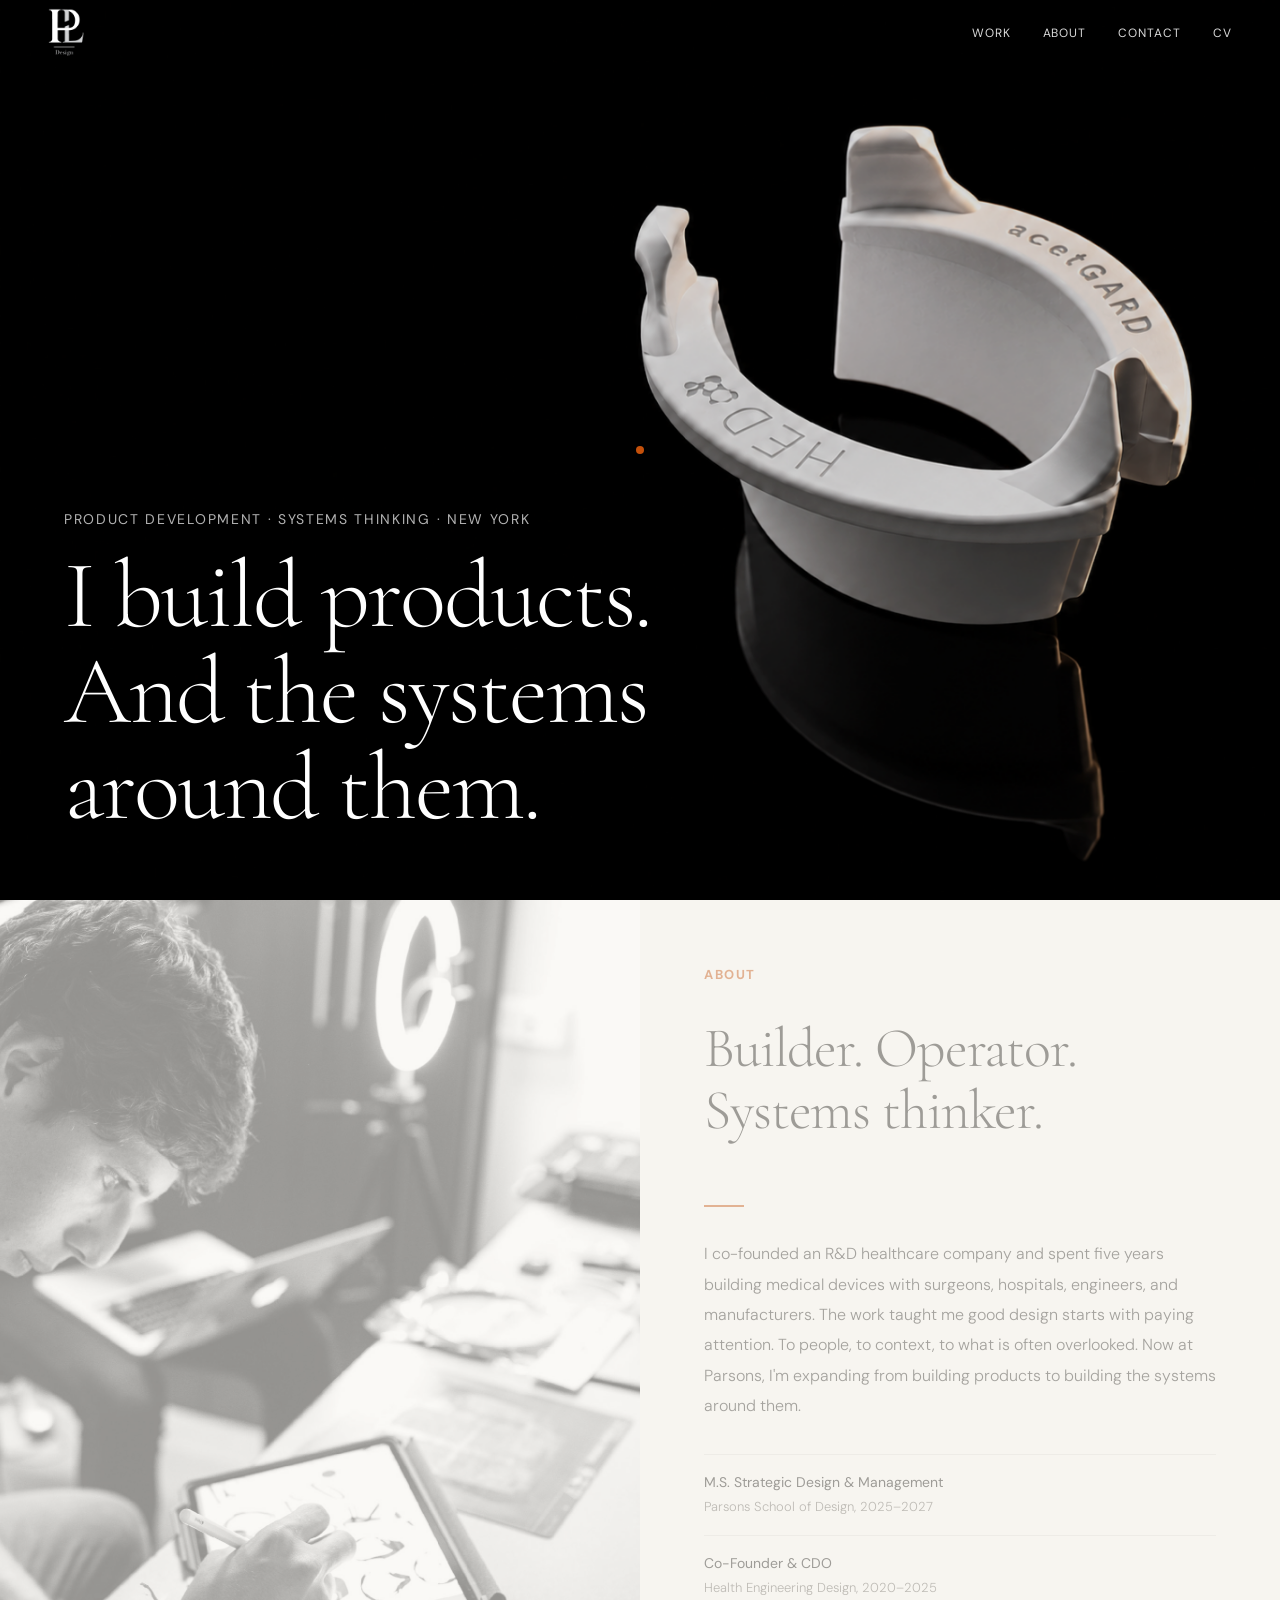
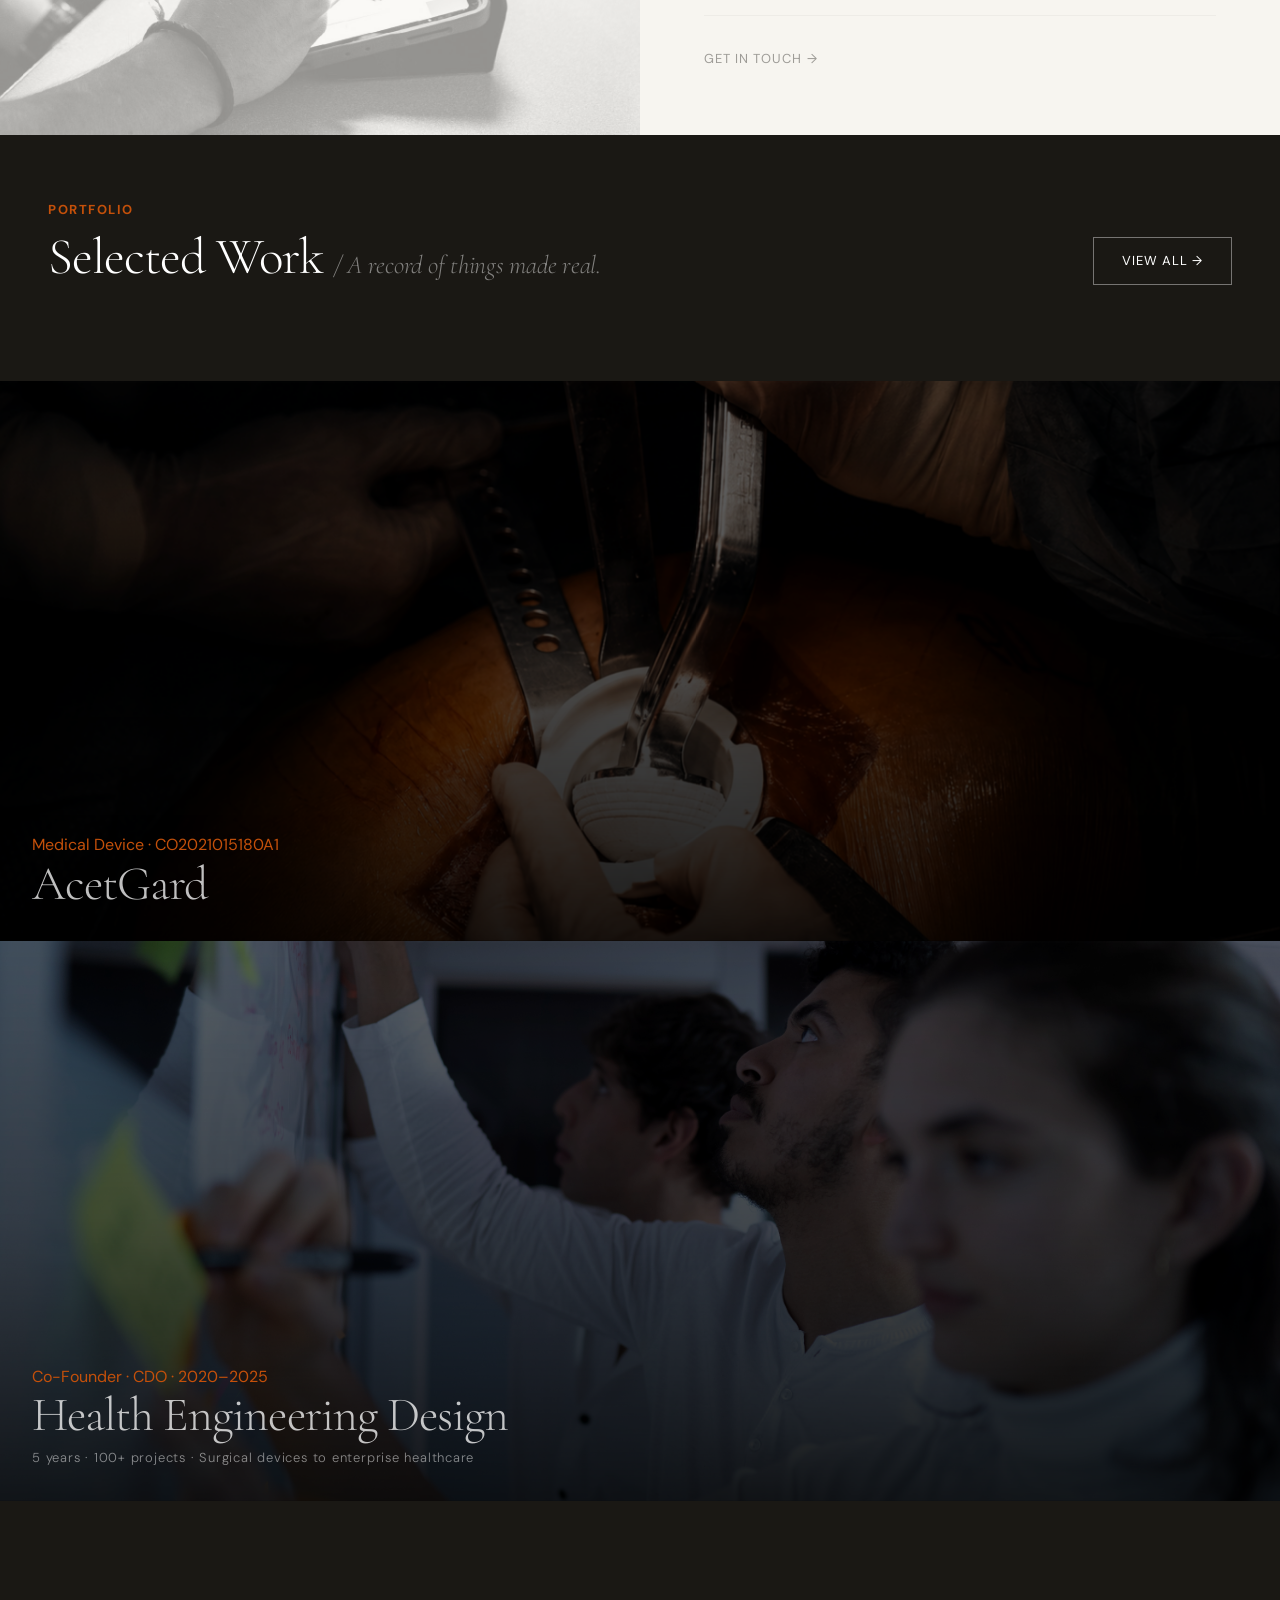
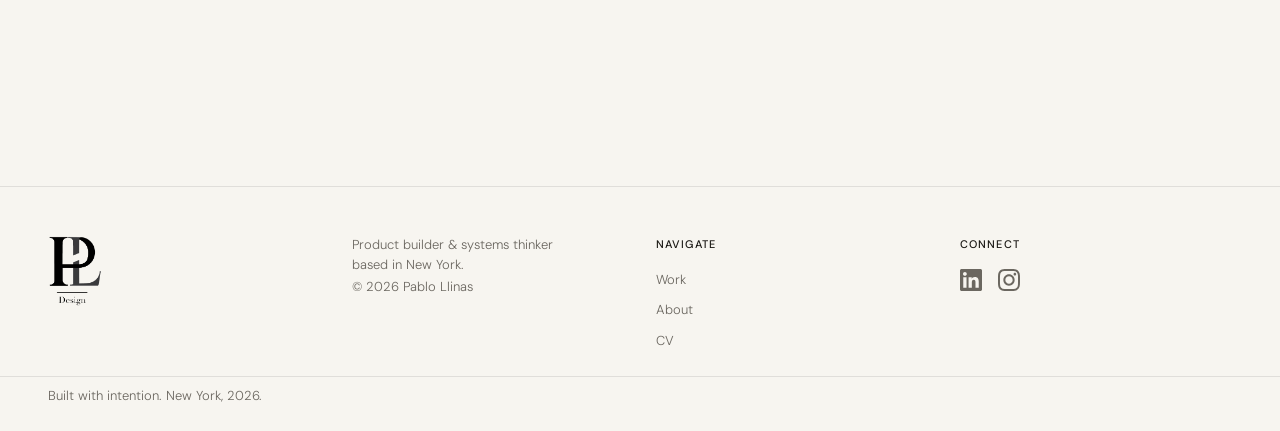
==== index.html @ aa4a77aa "Add CV page, cv.css, cv-hero.jpg, files/ folder; nav CV link now points to cv.html Co-Authored-By: C" ====
<!DOCTYPE html>
<html lang="en">
<head>
  <meta charset="UTF-8">
  <meta name="viewport" content="width=device-width, initial-scale=1.0">

  <!-- Primary Meta -->
  <title>Pablo Llinas — Product &amp; Innovation</title>
  <meta name="description" content="Pablo Llinas is a product builder and systems thinker with 8 years of experience in medical device development. Currently pursuing an M.S. in Strategic Design &amp; Management at Parsons, New York.">
  <meta name="author" content="Pablo Llinas">
  <meta name="robots" content="index, follow">

  <!-- Open Graph -->
  <meta property="og:type" content="website">
  <meta property="og:url" content="https://pablollinas.com/">
  <meta property="og:title" content="Pablo Llinas — Product &amp; Innovation">
  <meta property="og:description" content="Product builder and systems thinker. Medical devices, innovation strategy, and the organizations around them.">
  <meta property="og:image" content="images/og-image.png">

  <!-- Twitter Card -->
  <meta name="twitter:card" content="summary_large_image">
  <meta name="twitter:title" content="Pablo Llinas — Product &amp; Innovation">
  <meta name="twitter:description" content="Product builder and systems thinker. Medical devices, innovation strategy, and the organizations around them.">
  <meta name="twitter:image" content="images/og-image.png">

  <!-- Canonical -->
  <link rel="canonical" href="https://pablollinas.com/">

  <!-- Favicon placeholder -->
  <link rel="icon" type="image/svg+xml" href="images/favicon.svg">

  <!-- Stylesheet -->
  <link rel="stylesheet" href="css/style.css">
</head>

<body>

  <!-- =========================================================
       NAVIGATION
       ========================================================= -->
  <header class="nav" role="banner">
    <a href="/" class="nav__logo" aria-label="Pablo Llinas — Home">
      <img src="images/logo-pl-light.png" class="nav__logo-img nav__logo-img--light" alt="PL">
      <img src="images/logo-pl-dark.png"  class="nav__logo-img nav__logo-img--dark"  alt="PL">
    </a>

    <nav aria-label="Primary navigation">
      <ul class="nav__links">
        <li><a href="#work"    class="nav__link">Work</a></li>
        <li><a href="#about"   class="nav__link">About</a></li>
        <li><a href="#contact" class="nav__link">Contact</a></li>
        <li>
          <a href="cv.html" class="nav__link nav__link--cta">CV</a>
        </li>
      </ul>
    </nav>
  </header>


  <!-- =========================================================
       HERO
       ========================================================= -->
  <section class="hero" aria-label="Introduction">
    <img
      src="images/hero-acetgard.png"
      alt=""
      class="hero__image"
      role="presentation"
      fetchpriority="high"
    >
    <div class="hero__overlay" aria-hidden="true"></div>

    <div class="hero__content">
      <p class="hero__eyebrow">
        Product Development&nbsp;·&nbsp;Systems Thinking&nbsp;·&nbsp;New York
      </p>

      <h1 class="hero__heading" aria-label="I build products. And the systems around them.">
        <span class="hero__line">I build products.</span>
        <span class="hero__line">And the systems</span>
        <span class="hero__line">around them.</span>
      </h1>
    </div>
  </section>


  <!-- =========================================================
       ABOUT STRIP
       ========================================================= -->
  <section class="about" id="about" aria-labelledby="about-heading" data-nav-light>
    <div class="about__grid">

      <!-- Left: portrait -->
      <div class="about__image-wrap">
        <img src="images/about-pablo.jpg" alt="Pablo Llinas sketching on iPad, Prusa printer in background" class="about__image">
      </div>

      <!-- Right: text -->
      <div class="about__content">
        <p class="about__eyebrow">About</p>

        <h2 class="about__heading" id="about-heading">
          Builder. Operator.<br>Systems thinker.
        </h2>

        <div class="divider" aria-hidden="true"></div>

        <p class="about__body">
          I co-founded an R&amp;D healthcare company and spent five years building medical devices
          with surgeons, hospitals, engineers, and manufacturers. The work taught me good design
          starts with paying attention. To people, to context, to what is often overlooked. Now at
          Parsons, I'm expanding from building products to building the systems around them.
        </p>

        <ul class="about__credentials" aria-label="Credentials">
          <li class="about__credential">
            <span class="about__credential-title">M.S. Strategic Design &amp; Management</span>
            <span class="about__credential-meta">Parsons School of Design, 2025–2027</span>
          </li>
          <li class="about__credential">
            <span class="about__credential-title">Co-Founder &amp; CDO</span>
            <span class="about__credential-meta">Health Engineering Design, 2020–2025</span>
          </li>
        </ul>

        <a href="#contact" class="about__cta">Get in touch →</a>
      </div>

    </div>
  </section>


  <!-- =========================================================
       SELECTED WORK
       ========================================================= -->
  <section class="projects" id="work" aria-labelledby="work-heading">

    <div class="section">
      <div class="section-header">
        <div>
          <p class="section-eyebrow">Portfolio</p>
          <h2 class="section-heading" id="work-heading">Selected Work <span class="section-heading-sub">/ A record of things made real.</span></h2>
        </div>
        <a href="work.html" class="btn btn--ghost" aria-label="View all projects">View all →</a>
      </div>
    </div>

    <!-- Card 1: AcetGard — full width -->
    <article class="project-card project-card--full">
      <a href="projects/acetgard.html" class="project-card__link" aria-label="View AcetGard project">
        <img
          src="images/acetgard-card.png"
          alt="AcetGard — acetabular cup positioning medical device"
          class="project-card__image"
          style="object-position: center 55%;"
          loading="lazy"
        >
        <div class="project-card__overlay" aria-hidden="true"></div>
        <div class="project-card__content">
          <p class="project-card__category">Medical Device · CO2021015180A1</p>
          <h3 class="project-card__title">AcetGard</h3>
        </div>
        <span class="project-card__arrow" aria-hidden="true">→</span>
      </a>
    </article>

    <!-- Card 2: HED — full width -->
    <article class="project-card project-card--full">
      <a href="projects/hed.html" class="project-card__link" aria-label="View Health Engineering Design project">
        <img
          src="images/hed-team.jpg"
          alt="Health Engineering Design team — whiteboard session"
          class="project-card__image"
          loading="lazy"
        >
        <div class="project-card__overlay" aria-hidden="true"></div>
        <div class="project-card__content">
          <p class="project-card__category">Co-Founder · CDO · 2020–2025</p>
          <h3 class="project-card__title">Health Engineering Design</h3>
          <p class="project-card__subtitle">5 years · 100+ projects · Surgical devices to enterprise healthcare</p>
        </div>
        <span class="project-card__arrow" aria-hidden="true">→</span>
      </a>
    </article>

    <!-- Card 3: Bayer — full width -->
    <article class="project-card project-card--full">
      <a href="projects/bayer.html" class="project-card__link" aria-label="View Bayer project">
        <img
          src="images/bayer-card.png"
          alt="Bayer — abstract network visualization, innovation systems"
          class="project-card__image"
          loading="lazy"
        >
        <div class="project-card__overlay" aria-hidden="true"></div>
        <div class="project-card__content">
          <p class="project-card__category">Innovation Systems · Consulting</p>
          <h3 class="project-card__title">Bayer — Value System Tracker</h3>
        </div>
        <span class="project-card__arrow" aria-hidden="true">→</span>
      </a>
    </article>

    <!-- Row 1: Hypnos + SkinGo -->
    <div class="project-card__row" role="list" aria-label="Project grid row">

      <article class="project-card project-card--half" role="listitem">
        <a href="projects/hypnos.html" class="project-card__link" aria-label="View Hypnos project">
          <img
            src="images/hypnos-card.jpg"
            alt="Hypnos — packaged product with branding"
            class="project-card__image"
            loading="lazy"
          >
          <div class="project-card__overlay" aria-hidden="true"></div>
          <div class="project-card__content">
            <p class="project-card__category">Product Design · Recovery</p>
            <h3 class="project-card__title">Hypnos</h3>
          </div>
          <span class="project-card__arrow" aria-hidden="true">→</span>
        </a>
      </article>

      <article class="project-card project-card--half" role="listitem">
        <a href="projects/skingo.html" class="project-card__link" aria-label="View SkinGo project">
          <img
            src="images/skingo-card.png"
            alt="SkinGo — medical device glove, black background"
            class="project-card__image"
            loading="lazy"
          >
          <div class="project-card__overlay" aria-hidden="true"></div>
          <div class="project-card__content">
            <p class="project-card__category">Medical Device · WO2022043956A1</p>
            <h3 class="project-card__title">SkinGo</h3>
          </div>
          <span class="project-card__arrow" aria-hidden="true">→</span>
        </a>
      </article>

    </div>

    <!-- Row 2: Curva + More Work placeholder -->
    <div class="project-card__row" role="list" aria-label="Project grid row">

      <article class="project-card project-card--half" role="listitem">
        <a href="projects/curva.html" class="project-card__link" aria-label="View Curva project">
          <img
            src="images/curva-card.png"
            alt="Curva — orange bench render, editorial crop"
            class="project-card__image"
            loading="lazy"
          >
          <div class="project-card__overlay" aria-hidden="true"></div>
          <div class="project-card__content">
            <p class="project-card__category">Product Design · Furniture</p>
            <h3 class="project-card__title">Curva</h3>
          </div>
          <span class="project-card__arrow" aria-hidden="true">→</span>
        </a>
      </article>

      <article class="project-card project-card--half" role="listitem">
        <a href="work.html" class="project-card__link" aria-label="View all work">
          <img
            src="images/more-work-card.jpg"
            alt="More work — speaker drawings"
            class="project-card__image"
            loading="lazy"
          >
          <div class="project-card__overlay" aria-hidden="true"></div>
          <div class="project-card__content">
            <h3 class="project-card__title">More Work</h3>
            <p class="project-card__subtitle">View the full portfolio →</p>
          </div>
          <span class="project-card__arrow" aria-hidden="true">→</span>
        </a>
      </article>

    </div>

  </section>


  <!-- =========================================================
       CONTACT STRIP
       ========================================================= -->
  <section class="contact" id="contact" aria-labelledby="contact-heading">
    <div class="contact__inner section">

      <div class="contact__left">
        <h2 class="contact__heading" id="contact-heading">
          Let's work <em>together.</em>
        </h2>
      </div>

      <div class="contact__right">
        <a href="mailto:pablo.llinast@gmail.com" class="contact__email">
          pablo.llinast@gmail.com
        </a>

        <a href="tel:+17186026568" class="contact__phone">+1 718 602 6568</a>

        <ul class="contact__social" aria-label="Social links">
          <li>
            <a
              href="https://www.linkedin.com/in/pablo-llinas-tono/"
              class="contact__social-link"
              target="_blank"
              rel="noopener noreferrer"
              aria-label="Pablo Llinas on LinkedIn"
            >LinkedIn</a>
          </li>
          <li>
            <a
              href="https://www.instagram.com/p.llinasdesign"
              class="contact__social-link"
              target="_blank"
              rel="noopener noreferrer"
              aria-label="Pablo Llinas on Instagram"
            >Instagram</a>
          </li>
        </ul>
      </div>

    </div>
  </section>


  <!-- =========================================================
       FOOTER
       ========================================================= -->
  <footer class="footer" role="contentinfo" data-nav-light>
    <div class="footer__inner">

      <!-- Column 1: Logo -->
      <div class="footer__col">
        <img src="images/logo-pl-dark.png" alt="PL Design" class="footer__logo-img">
      </div>

      <!-- Column 2: Identity text -->
      <div class="footer__col">
        <p class="footer__tagline">Product builder &amp; systems thinker<br>based in New York.</p>
        <p class="footer__copy">© 2026 Pablo Llinas</p>
      </div>

      <!-- Column 3: Navigate -->
      <div class="footer__col">
        <p class="footer__heading">Navigate</p>
        <a href="#work" class="footer__link">Work</a>
        <a href="#about" class="footer__link">About</a>
        <a href="files/pablo-llinas-cv.pdf" class="footer__link" target="_blank" rel="noopener noreferrer">CV</a>
      </div>

      <!-- Column 4: Connect -->
      <div class="footer__col">
        <p class="footer__heading">Connect</p>
        <div class="footer__social">
          <a href="https://www.linkedin.com/in/pablo-llinas-tono/" class="footer__social-link" target="_blank" rel="noopener noreferrer" aria-label="LinkedIn">
            <svg xmlns="http://www.w3.org/2000/svg" viewBox="0 0 24 24" fill="currentColor" width="22" height="22"><path d="M20.447 20.452h-3.554v-5.569c0-1.328-.027-3.037-1.852-3.037-1.853 0-2.136 1.445-2.136 2.939v5.667H9.351V9h3.414v1.561h.046c.477-.9 1.637-1.85 3.37-1.85 3.601 0 4.267 2.37 4.267 5.455v6.286zM5.337 7.433c-1.144 0-2.063-.926-2.063-2.065 0-1.138.92-2.063 2.063-2.063 1.14 0 2.064.925 2.064 2.063 0 1.139-.925 2.065-2.064 2.065zm1.782 13.019H3.555V9h3.564v11.452zM22.225 0H1.771C.792 0 0 .774 0 1.729v20.542C0 23.227.792 24 1.771 24h20.451C23.2 24 24 23.227 24 22.271V1.729C24 .774 23.2 0 22.222 0h.003z"/></svg>
          </a>
          <a href="https://www.instagram.com/p.llinasdesign" class="footer__social-link" target="_blank" rel="noopener noreferrer" aria-label="Instagram">
            <svg xmlns="http://www.w3.org/2000/svg" viewBox="0 0 24 24" fill="currentColor" width="22" height="22"><path d="M12 2.163c3.204 0 3.584.012 4.85.07 3.252.148 4.771 1.691 4.919 4.919.058 1.265.069 1.645.069 4.849 0 3.205-.012 3.584-.069 4.849-.149 3.225-1.664 4.771-4.919 4.919-1.266.058-1.644.07-4.85.07-3.204 0-3.584-.012-4.849-.07-3.26-.149-4.771-1.699-4.919-4.92-.058-1.265-.07-1.644-.07-4.849 0-3.204.013-3.583.07-4.849.149-3.227 1.664-4.771 4.919-4.919 1.266-.057 1.645-.069 4.849-.069zM12 0C8.741 0 8.333.014 7.053.072 2.695.272.273 2.69.073 7.052.014 8.333 0 8.741 0 12c0 3.259.014 3.668.072 4.948.2 4.358 2.618 6.78 6.98 6.98C8.333 23.986 8.741 24 12 24c3.259 0 3.668-.014 4.948-.072 4.354-.2 6.782-2.618 6.979-6.98.059-1.28.073-1.689.073-4.948 0-3.259-.014-3.667-.072-4.947-.196-4.354-2.617-6.78-6.979-6.98C15.668.014 15.259 0 12 0zm0 5.838c-3.403 0-6.162 2.759-6.162 6.162S8.597 18.163 12 18.163s6.162-2.759 6.162-6.162S15.403 5.838 12 5.838zm0 10.162c-2.209 0-4-1.79-4-4 0-2.209 1.791-4 4-4s4 1.791 4 4c0 2.21-1.791 4-4 4zm6.406-11.845c-.796 0-1.441.645-1.441 1.44s.645 1.44 1.441 1.44c.795 0 1.439-.645 1.439-1.44s-.644-1.44-1.439-1.44z"/></svg>
          </a>
        </div>
      </div>

    </div>

    <div class="footer__bottom">
      <p class="footer__copy">Built with intention. New York, 2026.</p>
    </div>
  </footer>


  <!-- Script -->
  <script src="js/main.js" defer></script>

</body>
</html>
---- css/style.css ----
/* =============================================================================
   PABLO LLINAS — Portfolio
   style.css
   ============================================================================= */

/* --- Google Fonts ---------------------------------------------------------- */
@import url('https://fonts.googleapis.com/css2?family=Cormorant+Garamond:ital,wght@0,300;0,400;0,500;0,600;1,300;1,400;1,500;1,600&family=DM+Sans:wght@300;400;500&display=swap');


/* =============================================================================
   CUSTOM PROPERTIES
   ============================================================================= */
:root {
  /* Colors */
  --white:          #FFFFFF;
  --off-white:      #F7F5F0;
  --black:          #000000;
  --warm-black:     #1A1814;
  --dark-charcoal:  #2C2A26;
  --mid-gray:       #6B6760;
  --light-gray:     #E8E6E1;
  --border:         rgba(26, 24, 20, 0.1);
  --accent:         #C4500A;

  /* Typography */
  --font-body:    'DM Sans', system-ui, sans-serif;
  --font-heading: 'Cormorant Garamond', Georgia, serif;

  /* Spacing */
  --space-xs:  8px;
  --space-sm:  16px;
  --space-md:  32px;
  --space-lg:  64px;
  --space-xl:  96px;
  --space-xxl: 160px;

  /* Nav */
  --nav-height: 64px;

  /* Transitions */
  --transition-base: 0.3s ease;
  --transition-slow: 0.6s ease;
}


/* =============================================================================
   RESET & BASE
   ============================================================================= */
*,
*::before,
*::after {
  box-sizing: border-box;
  margin: 0;
  padding: 0;
}

html {
  font-size: 16px;
  scroll-behavior: smooth;
  -webkit-text-size-adjust: 100%;
}

body {
  font-family: var(--font-body);
  font-weight: 300;
  font-size: 1rem;
  line-height: 1.7;
  color: var(--warm-black);
  background-color: var(--off-white);
  -webkit-font-smoothing: antialiased;
  -moz-osx-font-smoothing: grayscale;
  text-rendering: optimizeLegibility;
}

img,
video {
  max-width: 100%;
  display: block;
}

a {
  color: inherit;
  text-decoration: none;
}

ul,
ol {
  list-style: none;
}

button {
  font-family: inherit;
  cursor: pointer;
  border: none;
  background: none;
}

input,
textarea {
  font-family: inherit;
}


/* =============================================================================
   TYPOGRAPHY
   ============================================================================= */
h1, h2, h3, h4, h5, h6 {
  font-family: var(--font-heading);
  font-weight: 300;
  line-height: 1.1;
  letter-spacing: -0.02em;
  color: var(--warm-black);
}

h1 { font-size: clamp(56px, 7vw, 96px); }
h2 { font-size: clamp(36px, 4vw, 56px); }
h3 { font-size: clamp(28px, 3vw, 40px); }
h4 { font-size: clamp(22px, 2.5vw, 32px); }
h5 { font-size: 1.25rem; }
h6 { font-size: 1rem; }

p {
  font-size: 1rem;
  font-weight: 300;
  line-height: 1.7;
  color: var(--dark-charcoal);
}

.label {
  font-family: var(--font-body);
  font-size: 13px;
  font-weight: 700;
  text-transform: uppercase;
  letter-spacing: 0.12em;
  color: var(--accent);
}

.caption {
  font-size: 13px;
  font-weight: 300;
  color: var(--mid-gray);
  line-height: 1.5;
}


/* =============================================================================
   ANIMATIONS
   ============================================================================= */
@keyframes fadeUp {
  from {
    opacity: 0;
    transform: translateY(24px);
  }
  to {
    opacity: 1;
    transform: translateY(0);
  }
}

@keyframes heroImageReveal {
  from { opacity: 0.2; }
  to   { opacity: 1; }
}

.fade-up {
  animation: fadeUp 0.7s ease both;
}

.fade-up--delay-1 { animation-delay: 0.15s; }
.fade-up--delay-2 { animation-delay: 0.30s; }
.fade-up--delay-3 { animation-delay: 0.45s; }


/* =============================================================================
   LAYOUT UTILITIES
   ============================================================================= */
.container {
  max-width: 1400px;
  margin-inline: auto;
  padding-inline: 48px;
}

.section {
  max-width: 1400px;
  margin-inline: auto;
  padding: var(--space-xl) 48px;
}

.grid-2 {
  display: grid;
  grid-template-columns: 1fr 1fr;
  gap: var(--space-md);
}

.grid-3 {
  display: grid;
  grid-template-columns: repeat(3, 1fr);
  gap: var(--space-md);
}


/* =============================================================================
   NAVIGATION
   ============================================================================= */
.nav {
  position: fixed;
  top: 0;
  left: 0;
  right: 0;
  z-index: 100;
  height: var(--nav-height);
  display: flex;
  align-items: center;
  justify-content: space-between;
  padding-inline: 48px;
  background: transparent;
  backdrop-filter: none;
  -webkit-backdrop-filter: none;
  border-bottom: 0.5px solid transparent;
  transition: background 0.4s ease, border-color 0.4s ease, backdrop-filter 0.4s ease;
}

.nav__logo {
  font-family: var(--font-heading);
  font-size: 20px;
  font-weight: 400;
  letter-spacing: -0.01em;
  color: var(--white);
  display: flex;
  align-items: center;
  position: relative;
  height: var(--nav-height);
}

.nav__logo-img {
  height: 48px;
  width: auto;
  display: block;
  transition: opacity 0.3s ease;
}

/* Light logo visible by default (over dark hero) */
.nav__logo-img--light { opacity: 1; }
.nav__logo-img--dark  {
  opacity: 0;
  position: absolute;
  top: 50%;
  left: 0;
  transform: translateY(-50%);
  transition: opacity 0.3s ease;
}

.nav__links {
  display: flex;
  align-items: center;
  gap: var(--space-md);
}

.nav__link {
  font-family: var(--font-body);
  font-size: 12px;
  font-weight: 400;
  text-transform: uppercase;
  letter-spacing: 0.08em;
  color: rgba(255, 255, 255, 0.85);
  transition: color var(--transition-base);
}

.nav__link:hover {
  color: var(--accent);
}

.nav__link--active {
  color: var(--warm-black);
}

.nav__cta {
  font-family: var(--font-body);
  font-size: 12px;
  font-weight: 400;
  text-transform: uppercase;
  letter-spacing: 0.08em;
  color: var(--white);
  background: var(--warm-black);
  padding: 8px 20px;
  transition: background var(--transition-base);
}

.nav__cta:hover {
  background: var(--accent);
}


/* =============================================================================
   HERO
   ============================================================================= */
.hero {
  position: relative;
  height: 100vh;
  min-height: 600px;
  background: var(--black);
  overflow: hidden;
  display: flex;
  align-items: flex-end;
}

.hero__image {
  position: absolute;
  inset: 0;
  width: 100%;
  height: 100%;
  object-fit: cover;
  object-position: center;
  animation: heroImageReveal 8s ease both;
}

.hero__overlay {
  position: absolute;
  inset: 0;
  background: rgba(0, 0, 0, 0.15);
}

.hero__content {
  position: relative;
  z-index: 2;
  padding: var(--space-lg);
  max-width: 800px;
}

.hero__eyebrow {
  font-family: var(--font-body);
  font-size: 14px;
  font-weight: 400;
  text-transform: uppercase;
  letter-spacing: 0.12em;
  color: rgba(255, 255, 255, 0.70);
  margin-bottom: var(--space-sm);
  animation: fadeUp 0.7s ease 0.1s both;
}

.hero__heading {
  font-family: var(--font-heading);
  font-size: 96px;
  font-weight: 300;
  line-height: 1.0;
  letter-spacing: -0.02em;
  color: var(--white);
  animation: fadeUp 0.7s ease 0.25s both;
}

.hero__subtext {
  font-family: var(--font-body);
  font-size: 14px;
  font-weight: 400;
  text-transform: uppercase;
  letter-spacing: 0.12em;
  color: rgba(255, 255, 255, 0.70);
  margin-top: var(--space-md);
  animation: fadeUp 0.7s ease 0.40s both;
}

.hero__scroll {
  position: absolute;
  bottom: var(--space-lg);
  right: var(--space-lg);
  z-index: 2;
  display: flex;
  align-items: center;
  gap: var(--space-xs);
  font-family: var(--font-body);
  font-size: 11px;
  font-weight: 400;
  text-transform: uppercase;
  letter-spacing: 0.10em;
  color: rgba(255, 255, 255, 0.60);
  animation: fadeUp 0.7s ease 0.55s both;
}


/* =============================================================================
   PROJECT CARDS
   ============================================================================= */
.projects {
  background: var(--warm-black);
}

.projects__grid {
  display: grid;
  grid-template-columns: 1fr 1fr;
  gap: 1px;
  background: var(--border);
}

.projects__grid--full {
  grid-template-columns: 1fr;
}

.card {
  position: relative;
  overflow: hidden;
  min-height: 500px;
  background: var(--black);
  display: flex;
  align-items: flex-end;
}

.card--tall {
  min-height: 680px;
}

.card__image {
  position: absolute;
  inset: 0;
  width: 100%;
  height: 100%;
  object-fit: cover;
  object-position: center;
  transition: transform var(--transition-slow);
  will-change: transform;
}

.card__overlay {
  position: absolute;
  inset: 0;
  background: linear-gradient(
    to top,
    rgba(0, 0, 0, 0.70) 0%,
    rgba(0, 0, 0, 0.20) 50%,
    transparent 100%
  );
}

.card__content {
  position: relative;
  z-index: 2;
  padding: var(--space-md);
}

.card__category {
  font-family: var(--font-body);
  font-size: 11px;
  font-weight: 500;
  text-transform: uppercase;
  letter-spacing: 0.10em;
  color: var(--accent);
  margin-bottom: var(--space-xs);
}

.card__title {
  font-family: var(--font-heading);
  font-size: 48px;
  font-weight: 300;
  line-height: 1.05;
  letter-spacing: -0.02em;
  color: var(--white);
}

.card__meta {
  margin-top: var(--space-xs);
  font-family: var(--font-body);
  font-size: 12px;
  font-weight: 300;
  letter-spacing: 0.04em;
  color: rgba(255, 255, 255, 0.60);
}

.card:hover .card__image {
  transform: scale(1.03);
}

.card__arrow {
  position: absolute;
  top: var(--space-md);
  right: var(--space-md);
  z-index: 2;
  width: 40px;
  height: 40px;
  display: flex;
  align-items: center;
  justify-content: center;
  background: rgba(255, 255, 255, 0.10);
  color: var(--white);
  opacity: 0;
  transform: translateY(4px);
  transition: opacity var(--transition-base), transform var(--transition-base), background var(--transition-base);
}

.card:hover .card__arrow {
  opacity: 1;
  transform: translateY(0);
}

.card:hover .card__arrow:hover {
  background: var(--accent);
}


/* =============================================================================
   ABOUT SECTION
   ============================================================================= */
.about {
  background: var(--off-white);
}

.about__grid {
  display: grid;
  grid-template-columns: 1fr 1fr;
  gap: 0;
  align-items: stretch;
}

.about__image-wrap {
  overflow: hidden;
  min-height: 600px;
}

.about__image {
  width: 100%;
  height: 100%;
  object-fit: cover;
  object-position: center;
}

.about__content {
  padding: var(--space-lg);
  display: flex;
  flex-direction: column;
  justify-content: center;
}

.about__eyebrow {
  font-family: var(--font-body);
  font-size: 13px;
  font-weight: 700;
  text-transform: uppercase;
  letter-spacing: 0.12em;
  color: var(--accent);
  margin-bottom: var(--space-md);
}

.about__heading {
  font-family: var(--font-heading);
  font-size: 56px;
  font-weight: 300;
  line-height: 1.1;
  letter-spacing: -0.02em;
  color: var(--warm-black);
  margin-bottom: var(--space-md);
}

.about__body {
  font-family: var(--font-body);
  font-size: 16px;
  font-weight: 300;
  line-height: 1.9;
  color: var(--dark-charcoal);
  margin-bottom: var(--space-md);
}

.about__body + .about__body {
  margin-top: calc(-1 * var(--space-xs));
}


/* =============================================================================
   SERVICES / CAPABILITIES
   ============================================================================= */
.services {
  background: var(--warm-black);
  color: var(--white);
}

.services .section-heading {
  color: var(--white);
}

.services__list {
  border-top: 0.5px solid rgba(255, 255, 255, 0.12);
}

.service-item {
  display: flex;
  align-items: baseline;
  justify-content: space-between;
  gap: var(--space-md);
  padding: var(--space-md) 0;
  border-bottom: 0.5px solid rgba(255, 255, 255, 0.12);
  transition: color var(--transition-base);
}

.service-item:hover {
  color: var(--light-gray);
}

.service-item__number {
  font-family: var(--font-body);
  font-size: 11px;
  font-weight: 300;
  color: rgba(255, 255, 255, 0.40);
  min-width: 32px;
}

.service-item__name {
  font-family: var(--font-heading);
  font-size: 36px;
  font-weight: 300;
  letter-spacing: -0.01em;
  color: var(--white);
  flex: 1;
}

.service-item__desc {
  font-family: var(--font-body);
  font-size: 13px;
  font-weight: 300;
  color: rgba(255, 255, 255, 0.55);
  max-width: 280px;
  text-align: right;
}


/* =============================================================================
   SECTION HEADERS
   ============================================================================= */
.section-header {
  display: flex;
  align-items: flex-end;
  justify-content: space-between;
  margin-bottom: var(--space-lg);
}

.section-eyebrow {
  font-family: var(--font-body);
  font-size: 13px;
  font-weight: 700;
  text-transform: uppercase;
  letter-spacing: 0.12em;
  color: var(--accent);
  margin-bottom: var(--space-xs);
}

.section-heading {
  font-family: var(--font-heading);
  font-size: clamp(36px, 4vw, 56px);
  font-weight: 300;
  line-height: 1.1;
  letter-spacing: -0.02em;
  color: var(--warm-black);
}


/* =============================================================================
   BUTTONS
   ============================================================================= */
.btn {
  display: inline-flex;
  align-items: center;
  gap: var(--space-xs);
  font-family: var(--font-body);
  font-size: 13px;
  font-weight: 400;
  text-transform: uppercase;
  letter-spacing: 0.08em;
  padding: 14px 32px;
  border-radius: 0;
  transition: background var(--transition-base), color var(--transition-base);
  cursor: pointer;
}

.btn--primary {
  background: var(--warm-black);
  color: var(--white);
}

.btn--primary:hover {
  background: var(--accent);
  color: var(--white);
}

.btn--outline {
  background: transparent;
  color: var(--warm-black);
  border: 0.5px solid var(--warm-black);
}

.btn--outline:hover {
  background: var(--warm-black);
  color: var(--white);
}

.btn--ghost {
  background: transparent;
  color: var(--white);
  border: 0.5px solid rgba(255, 255, 255, 0.4);
  padding: 12px 28px;
}

.btn--ghost:hover {
  background: var(--white);
  color: var(--warm-black);
}


/* =============================================================================
   FOOTER
   ============================================================================= */
.footer {
  border-top: 0.5px solid var(--border);
  background: var(--off-white);
}

.footer__inner {
  display: grid;
  grid-template-columns: repeat(4, 1fr);
  gap: var(--space-md);
  align-items: start;
  padding: 48px 48px 16px;
  max-width: 1400px;
  margin-inline: auto;
}

.footer__logo {
  font-family: var(--font-heading);
  font-size: 20px;
  font-weight: 400;
  color: var(--warm-black);
  margin-bottom: var(--space-xs);
}

.footer__logo-img {
  height: 72px;
  width: auto;
  display: block;
}

.footer__social {
  display: flex;
  gap: var(--space-sm);
  margin-top: var(--space-xs);
}

.footer__social-link {
  display: flex;
  align-items: center;
  color: var(--mid-gray);
  transition: color var(--transition-base);
}

.footer__social-link:hover {
  color: var(--accent);
}

.footer__tagline {
  font-family: var(--font-body);
  font-size: 13px;
  font-weight: 300;
  color: var(--mid-gray);
  line-height: 1.6;
}

.footer__heading {
  font-family: var(--font-body);
  font-size: 11px;
  font-weight: 500;
  text-transform: uppercase;
  letter-spacing: 0.10em;
  color: var(--warm-black);
  margin-bottom: var(--space-sm);
}

.footer__link {
  display: block;
  font-family: var(--font-body);
  font-size: 13px;
  font-weight: 300;
  color: var(--mid-gray);
  margin-bottom: 8px;
  transition: color var(--transition-base);
}

.footer__link:hover {
  color: var(--accent);
}

.footer__email {
  font-family: var(--font-body);
  font-size: 13px;
  font-weight: 300;
  color: var(--dark-charcoal);
  transition: color var(--transition-base);
}

.footer__email:hover {
  color: var(--accent);
}

.footer__bottom {
  max-width: 1400px;
  margin-inline: auto;
  padding: 8px 48px 24px;
  border-top: 0.5px solid var(--border);
  display: flex;
  align-items: center;
  justify-content: space-between;
}

.footer__copy {
  font-family: var(--font-body);
  font-size: 13px;
  font-weight: 300;
  color: var(--mid-gray);
}


/* =============================================================================
   HERO — LINE SPANS
   ============================================================================= */
.hero__line {
  display: block;
}

.projects .section-eyebrow {
  color: var(--accent);
}

.projects .section-heading {
  color: var(--white);
}

.projects .btn--ghost {
  color: var(--white);
  border-color: rgba(255, 255, 255, 0.4);
}

/* Tighten portfolio header padding */
.projects > .section {
  padding-top: var(--space-lg);
  padding-bottom: var(--space-md);
}

/* Section heading sub — tagline after slash */
.section-heading-sub {
  font-family: var(--font-heading);
  font-size: clamp(18px, 2vw, 28px);
  font-weight: 300;
  font-style: italic;
  color: rgba(255, 255, 255, 0.45);
  letter-spacing: -0.01em;
}




/* =============================================================================
   ABOUT — CREDENTIALS & CTA
   ============================================================================= */
.about__image-placeholder {
  width: 100%;
  height: 100%;
  min-height: 600px;
  background: var(--light-gray);
}

.about__credentials {
  margin-bottom: var(--space-md);
  border-top: 0.5px solid var(--border);
}

.about__credential {
  display: flex;
  flex-direction: column;
  gap: 2px;
  padding: var(--space-sm) 0;
  border-bottom: 0.5px solid var(--border);
}

.about__credential-title {
  font-family: var(--font-body);
  font-size: 14px;
  font-weight: 400;
  color: var(--warm-black);
}

.about__credential-meta {
  font-family: var(--font-body);
  font-size: 13px;
  font-weight: 300;
  color: var(--mid-gray);
}

.about__cta {
  font-family: var(--font-body);
  font-size: 13px;
  font-weight: 400;
  text-transform: uppercase;
  letter-spacing: 0.08em;
  color: var(--warm-black);
  display: inline-flex;
  align-items: center;
  gap: 6px;
  transition: color var(--transition-base);
}

.about__cta:hover {
  color: var(--accent);
}


/* =============================================================================
   PROJECT CARDS
   ============================================================================= */
.project-card {
  position: relative;
  overflow: hidden;
  background: var(--black);
  display: block;
  min-height: 560px;
}

.project-card--full {
  width: 100%;
}

.project-card--half {
  min-height: 500px;
}

.project-card--color {
  background: var(--card-bg, var(--dark-charcoal));
}

.project-card__row {
  display: grid;
  grid-template-columns: 1fr 1fr;
  gap: 1px;
  background: var(--border);
}

.project-card__link {
  display: flex;
  align-items: flex-end;
  width: 100%;
  height: 100%;
  min-height: inherit;
  position: relative;
  overflow: hidden;
}

.project-card__image {
  position: absolute;
  inset: 0;
  width: 100%;
  height: 100%;
  object-fit: cover;
  object-position: center;
  transition: transform var(--transition-slow);
  will-change: transform;
}

.project-card__overlay {
  position: absolute;
  inset: 0;
  background: linear-gradient(
    to top,
    rgba(0, 0, 0, 0.72) 0%,
    rgba(0, 0, 0, 0.24) 50%,
    transparent 100%
  );
}

.project-card__overlay--color {
  background: linear-gradient(
    to top,
    rgba(0, 0, 0, 0.60) 0%,
    rgba(0, 0, 0, 0.10) 60%,
    transparent 100%
  );
}

.project-card__content {
  position: relative;
  z-index: 2;
  padding: var(--space-md);
  flex: 1;
  align-self: flex-end;
  transition: opacity var(--transition-base);
}

.project-card__title {
  font-family: var(--font-heading);
  font-size: 48px;
  font-weight: 300;
  line-height: 1.05;
  letter-spacing: -0.02em;
  color: var(--white);
  opacity: 0.75;
  transition: opacity var(--transition-base);
}

.project-card:hover .project-card__title {
  opacity: 1;
}

.project-card:hover .project-card__category {
  opacity: 1;
}

.project-card__category {
  color: var(--accent);
  font-weight: 400;
  opacity: 1;
  transition: opacity var(--transition-base);
}


.project-card__arrow {
  position: absolute;
  top: 50%;
  left: 50%;
  z-index: 2;
  width: 48px;
  height: 48px;
  display: flex;
  align-items: center;
  justify-content: center;
  background: rgba(255, 255, 255, 0.12);
  backdrop-filter: blur(4px);
  color: var(--white);
  font-size: 20px;
  opacity: 0;
  transform: translate(-50%, -50%) scale(0.85);
  transition: opacity var(--transition-base), transform var(--transition-base), background var(--transition-base);
}

.project-card:hover .project-card__image {
  transform: scale(1.03);
}

.project-card:hover .project-card__arrow {
  opacity: 1;
  transform: translate(-50%, -50%) scale(1);
}

.project-card__arrow:hover {
  background: var(--accent);
}

.project-card__subtitle {
  font-family: 'DM Sans', sans-serif;
  font-size: 13px;
  font-weight: 300;
  color: rgba(255, 255, 255, 0.5);
  letter-spacing: 0.06em;
  margin-top: 6px;
}


/* =============================================================================
   CONTACT STRIP
   ============================================================================= */
.contact {
  background: var(--warm-black);
}

.contact__inner {
  display: grid;
  grid-template-columns: 1fr 1fr;
  gap: var(--space-xxl);
  align-items: center;
}

.contact__heading {
  font-family: var(--font-heading);
  font-size: clamp(40px, 5vw, 72px);
  font-weight: 300;
  line-height: 1.08;
  letter-spacing: -0.02em;
  color: var(--white);
}

.contact__heading em {
  font-style: italic;
  color: var(--accent);
}

.contact__email {
  display: block;
  font-family: var(--font-heading);
  font-size: clamp(20px, 2.5vw, 32px);
  font-weight: 300;
  color: var(--white);
  margin-bottom: 8px;
  transition: color var(--transition-base);
}

.contact__email:hover {
  color: var(--accent);
}

.contact__phone {
  display: block;
  font-family: var(--font-body);
  font-size: 16px;
  font-weight: 300;
  color: rgba(255, 255, 255, 0.60);
  margin-bottom: var(--space-sm);
  letter-spacing: 0.04em;
  transition: color var(--transition-base);
}

.contact__phone:hover {
  color: var(--white);
}

.contact__location {
  font-family: var(--font-body);
  font-size: 13px;
  font-weight: 300;
  color: rgba(255, 255, 255, 0.50);
  text-transform: uppercase;
  letter-spacing: 0.08em;
  margin-bottom: var(--space-md);
}

.contact__social {
  display: flex;
  gap: var(--space-md);
}

.contact__social-link {
  font-family: var(--font-body);
  font-size: 12px;
  font-weight: 400;
  text-transform: uppercase;
  letter-spacing: 0.08em;
  color: rgba(255, 255, 255, 0.60);
  transition: color var(--transition-base);
}

.contact__social-link:hover {
  color: var(--white);
}


/* =============================================================================
   DIVIDERS & MISC
   ============================================================================= */
.divider {
  width: 40px;
  height: 2px;
  background: var(--accent);
  margin: var(--space-md) 0;
}

.text-accent  { color: var(--accent); }
.text-muted   { color: var(--mid-gray); }
.text-white   { color: var(--white); }

.bg-off-white   { background: var(--off-white); }
.bg-warm-black  { background: var(--warm-black); }
.bg-black       { background: var(--black); }


/* =============================================================================
   RESPONSIVE
   ============================================================================= */

/* Tablet — 1024px */
@media (max-width: 1024px) {
  .container,
  .section {
    padding-inline: 32px;
  }

  .nav {
    padding-inline: 32px;
  }

  .hero__heading {
    font-size: 72px;
  }

  .about__heading {
    font-size: 44px;
  }

  .card__title {
    font-size: 36px;
  }

  .footer__inner {
    padding: 40px 32px;
    gap: var(--space-sm);
  }

  .footer__bottom {
    padding-inline: 32px;
  }
}

/* Mobile — 768px */
@media (max-width: 768px) {
  :root {
    --space-xl:  64px;
    --space-xxl: 96px;
  }

  .container,
  .section {
    padding-inline: 20px;
  }

  .nav {
    padding-inline: 20px;
  }

  .nav__links {
    display: none;
  }

  .hero__content {
    padding: var(--space-md) 20px;
  }

  .hero__heading {
    font-size: clamp(40px, 10vw, 64px);
  }

  .projects__grid {
    grid-template-columns: 1fr;
  }

  .grid-2,
  .grid-3 {
    grid-template-columns: 1fr;
  }

  .about__grid {
    grid-template-columns: 1fr;
  }

  .about__image-wrap {
    min-height: 360px;
  }

  .about__content {
    padding: var(--space-md) 20px;
  }

  .about__heading {
    font-size: clamp(32px, 8vw, 44px);
  }

  .service-item {
    flex-wrap: wrap;
    gap: var(--space-xs);
  }

  .service-item__name {
    font-size: 28px;
  }

  .service-item__desc {
    max-width: 100%;
    text-align: left;
  }

  .section-header {
    flex-direction: column;
    align-items: flex-start;
    gap: var(--space-sm);
  }

  .footer__inner {
    grid-template-columns: 1fr;
    padding: var(--space-md) 20px;
    gap: var(--space-md);
  }

  .footer__bottom {
    padding-inline: 20px;
    flex-direction: column;
    align-items: flex-start;
    gap: var(--space-xs);
  }

  .card {
    min-height: 420px;
  }

  .card--tall {
    min-height: 500px;
  }
}

/* Small mobile — 480px */
@media (max-width: 480px) {
  .hero__heading {
    font-size: 36px;
  }

  .card__title {
    font-size: 28px;
  }

  .btn {
    width: 100%;
    justify-content: center;
  }
}

/* Project cards — tablet */
@media (max-width: 1024px) {
  .project-card {
    min-height: 460px;
  }

  .project-card__title {
    font-size: 36px;
  }
}

/* Project cards + contact — mobile */
@media (max-width: 768px) {
  .project-card__row {
    grid-template-columns: 1fr;
  }

  .project-card--half {
    min-height: 400px;
  }

  .project-card__title {
    font-size: 32px;
  }

  .about__image-placeholder {
    min-height: 320px;
  }

  .contact__inner {
    grid-template-columns: 1fr;
    gap: var(--space-lg);
  }

  .contact__social {
    gap: var(--space-md);
  }
}


/* =============================================================================
   JS-DRIVEN STATES
   ============================================================================= */

/* --- Custom cursor --------------------------------------------------------- */
#cursor {
  width: 8px;
  height: 8px;
  background: #C4500A;
  border-radius: 50%;
  position: fixed;
  pointer-events: none;
  z-index: 9999;
  transform: translate(-50%, -50%);
  transition: width 0.2s ease, height 0.2s ease, opacity 0.2s ease;
}

#cursor.cursor--hover {
  width: 24px;
  height: 24px;
}

#cursor.cursor--hidden {
  opacity: 0;
}

/* --- Nav theme — transparent always, text adapts to section background ---- */
/* Over light section */
.nav--light-bg .nav__link {
  color: var(--dark-charcoal);
}

.nav--light-bg .nav__link:hover {
  color: var(--accent);
}

.nav--light-bg .nav__logo-img--light { opacity: 0; }
.nav--light-bg .nav__logo-img--dark  { opacity: 1; }

/* --- Scroll reveal base state --------------------------------------------- */
.project-card,
.about__content,
.about__image-wrap,
.about__credential,
.contact {
  opacity: 0;
  transform: translateY(24px);
  transition: opacity 0.7s ease, transform 0.7s ease;
}

.project-card.is-visible,
.about__content.is-visible,
.about__image-wrap.is-visible,
.about__credential.is-visible,
.contact.is-visible {
  opacity: 1;
  transform: translateY(0);
}

/* Cards: full opacity after reveal — only the image dims/brightens */
.project-card.is-visible {
  opacity: 1;
}

.project-card.is-visible .project-card__image {
  opacity: 0.4;
  transition: opacity 0.4s ease, transform var(--transition-slow);
}

.project-card.is-visible:hover .project-card__image {
  opacity: 1;
}

/* About section dim at rest; hover anywhere in section brightens both halves */
.about__image-wrap.is-visible,
.about__content.is-visible {
  opacity: 0.4;
}

.about:hover .about__image-wrap.is-visible,
.about:hover .about__content.is-visible {
  opacity: 1;
}

/* Arrow must stay hidden until hover regardless of reveal state */
.project-card.is-visible .project-card__arrow {
  opacity: 0;
  transform: translate(-50%, -50%) scale(0.85);
}

.project-card.is-visible:hover .project-card__arrow {
  opacity: 1;
  transform: translate(-50%, -50%) scale(1);
}

/* Stagger credentials */
.about__credential:nth-child(2) { transition-delay: 0.1s; }
.about__credential:nth-child(3) { transition-delay: 0.2s; }

/* --- Hero lines base state ------------------------------------------------- */
.hero__eyebrow,
.hero__line {
  opacity: 0;
  transform: translateY(20px);
  transition: opacity 1.5s ease, transform 0.8s ease;
}

.hero__eyebrow.is-visible,
.hero__line.is-visible {
  opacity: 1;
  transform: translateY(0);
}

/* --- Page load ------------------------------------------------------------- */
body.is-loading {
  opacity: 0;
}

body.is-loaded {
  opacity: 1;
  transition: opacity 0.3s ease;
}
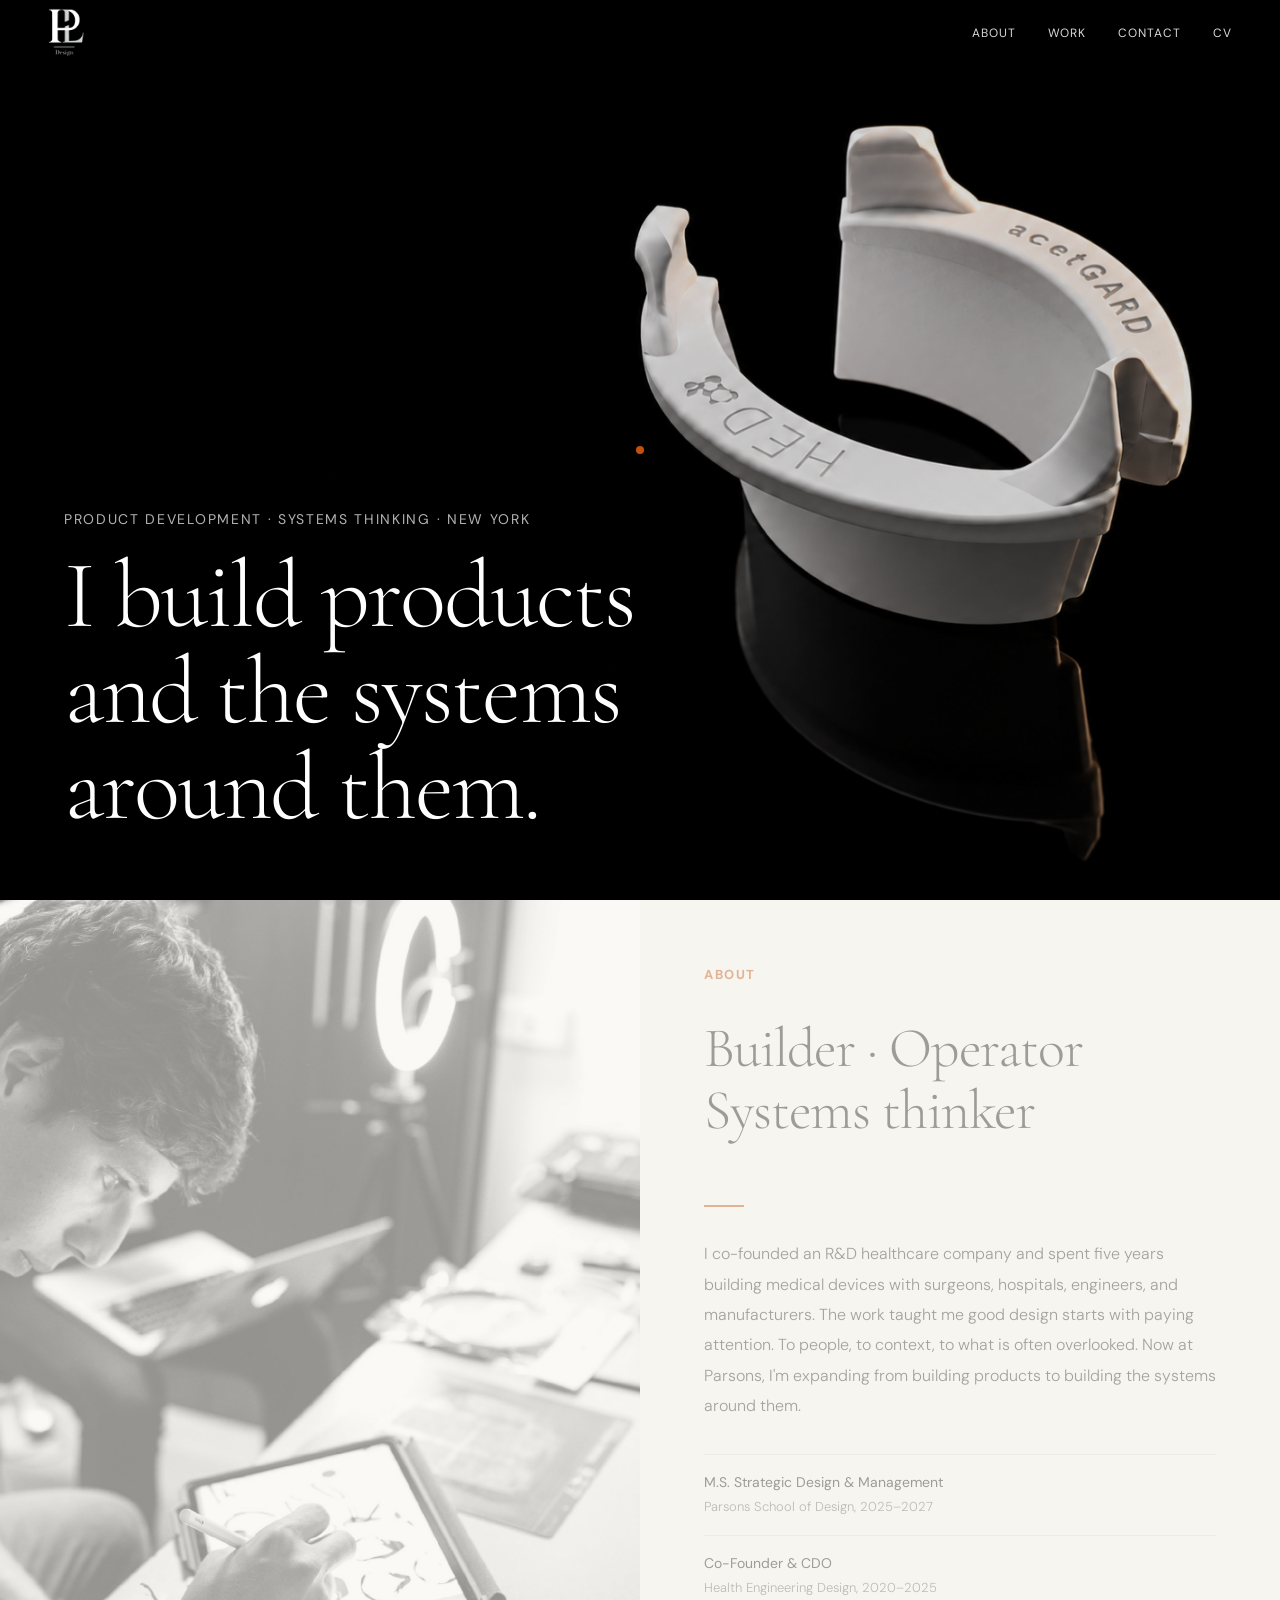
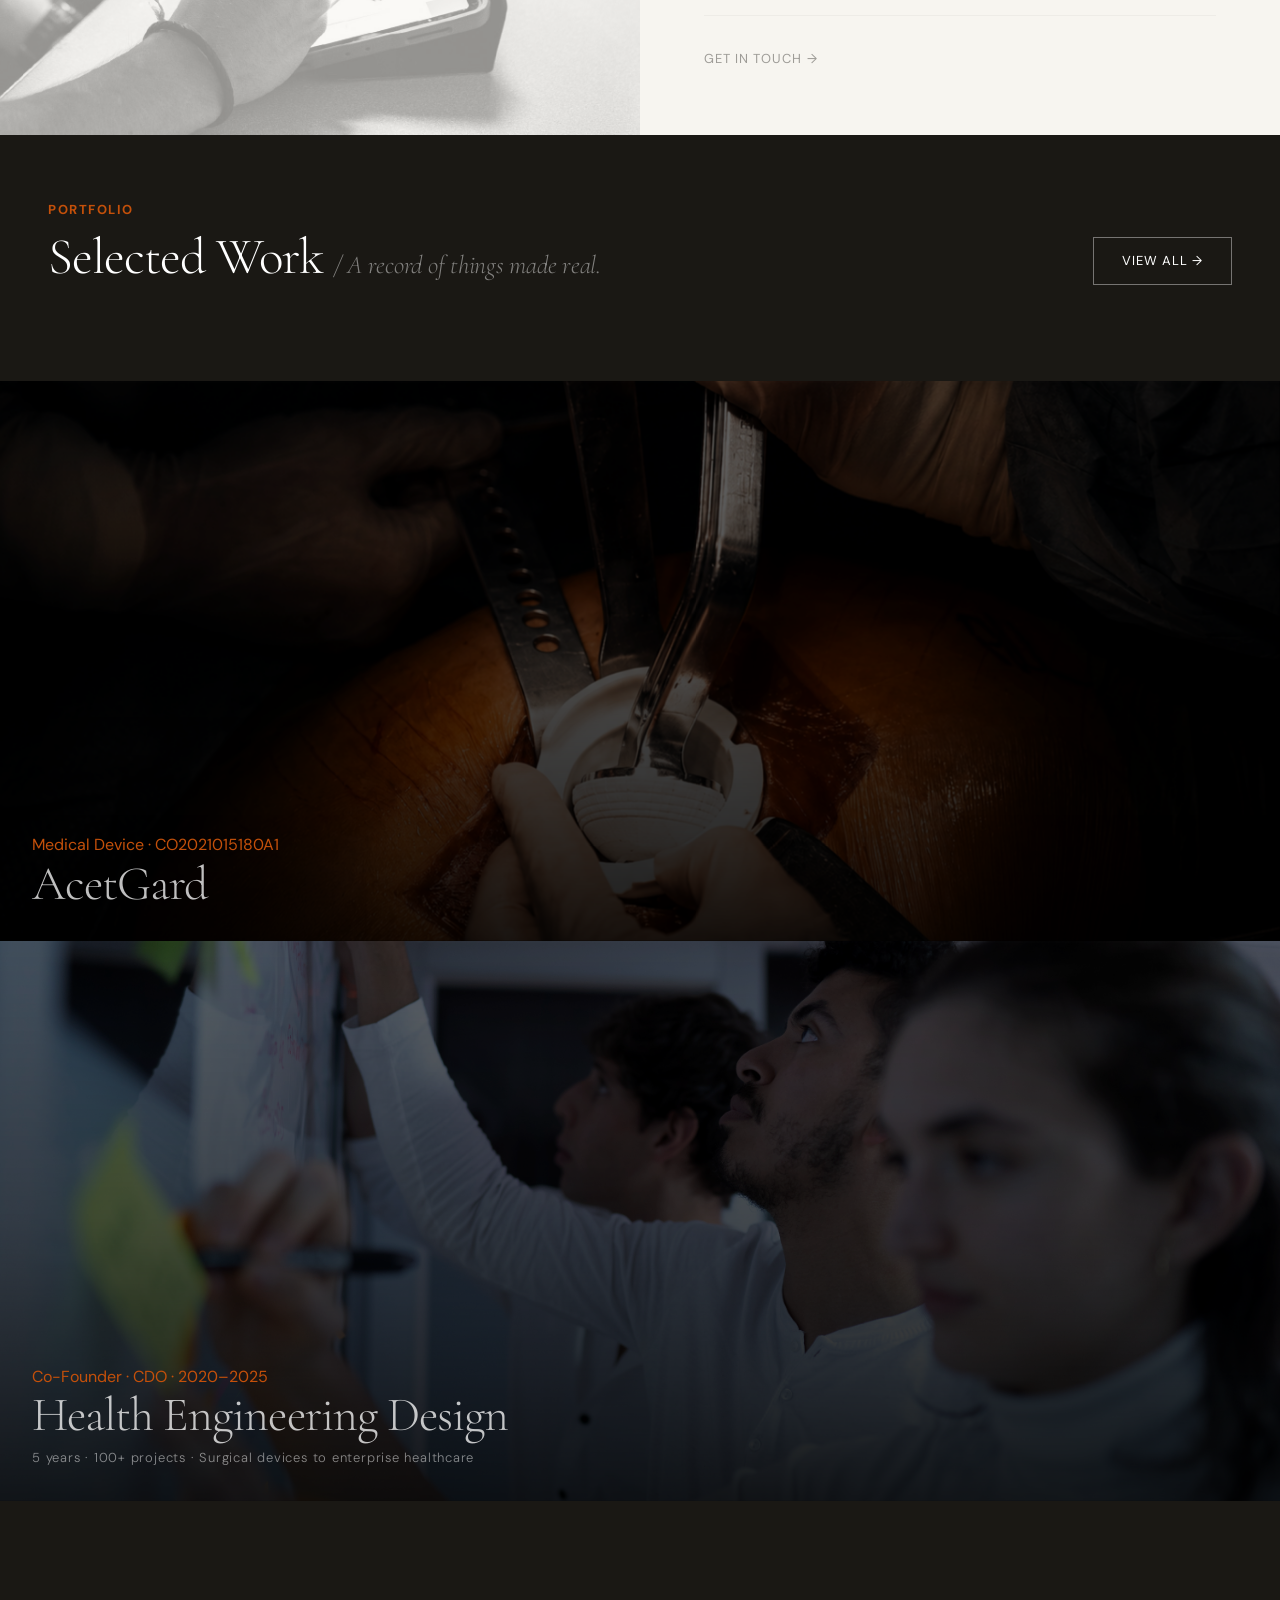
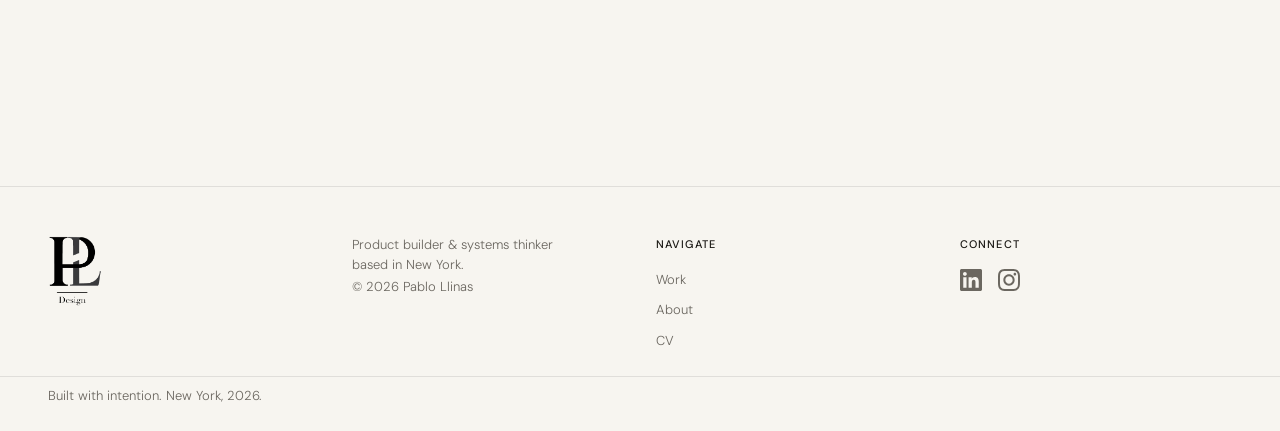
==== commit 8e071dea: "Add work archive page and homepage refinements - New work.html (The Road...) with lamps, speakers, a" ====
--- a/index.html
+++ b/index.html
@@ -26,8 +26,9 @@
   <!-- Canonical -->
   <link rel="canonical" href="https://pablollinas.com/">
 
-  <!-- Favicon placeholder -->
+  <!-- Favicon -->
   <link rel="icon" type="image/svg+xml" href="images/favicon.svg">
+  <link rel="alternate icon" type="image/png" href="images/favicon.svg">
 
   <!-- Stylesheet -->
   <link rel="stylesheet" href="css/style.css">
@@ -46,8 +47,8 @@
 
     <nav aria-label="Primary navigation">
       <ul class="nav__links">
+        <li><a href="#about"   class="nav__link">About</a></li>
         <li><a href="#work"    class="nav__link">Work</a></li>
-        <li><a href="#about"   class="nav__link">About</a></li>
         <li><a href="#contact" class="nav__link">Contact</a></li>
         <li>
           <a href="cv.html" class="nav__link nav__link--cta">CV</a>
@@ -75,9 +76,9 @@
         Product Development&nbsp;·&nbsp;Systems Thinking&nbsp;·&nbsp;New York
       </p>
 
-      <h1 class="hero__heading" aria-label="I build products. And the systems around them.">
-        <span class="hero__line">I build products.</span>
-        <span class="hero__line">And the systems</span>
+      <h1 class="hero__heading" aria-label="I build products and the systems around them.">
+        <span class="hero__line">I build products</span>
+        <span class="hero__line">and the systems</span>
         <span class="hero__line">around them.</span>
       </h1>
     </div>
@@ -100,7 +101,7 @@
         <p class="about__eyebrow">About</p>
 
         <h2 class="about__heading" id="about-heading">
-          Builder. Operator.<br>Systems thinker.
+          Builder · Operator<br>Systems thinker
         </h2>
 
         <div class="divider" aria-hidden="true"></div>
@@ -270,8 +271,8 @@
           >
           <div class="project-card__overlay" aria-hidden="true"></div>
           <div class="project-card__content">
-            <h3 class="project-card__title">More Work</h3>
-            <p class="project-card__subtitle">View the full portfolio →</p>
+            <h3 class="project-card__title">The Road<span style="font-style:italic;color:var(--white)">...</span></h3>
+            <p class="project-card__subtitle">Design archive · 2014–2025 →</p>
           </div>
           <span class="project-card__arrow" aria-hidden="true">→</span>
         </a>
--- a/css/style.css
+++ b/css/style.css
@@ -274,6 +274,15 @@
   color: var(--warm-black);
 }
 
+.nav__link--active-page {
+  color: rgba(255, 255, 255, 0.5);
+  pointer-events: none;
+}
+
+.nav--light-bg .nav__link--active-page {
+  color: rgba(26, 24, 20, 0.35);
+}
+
 .nav__cta {
   font-family: var(--font-body);
   font-size: 12px;
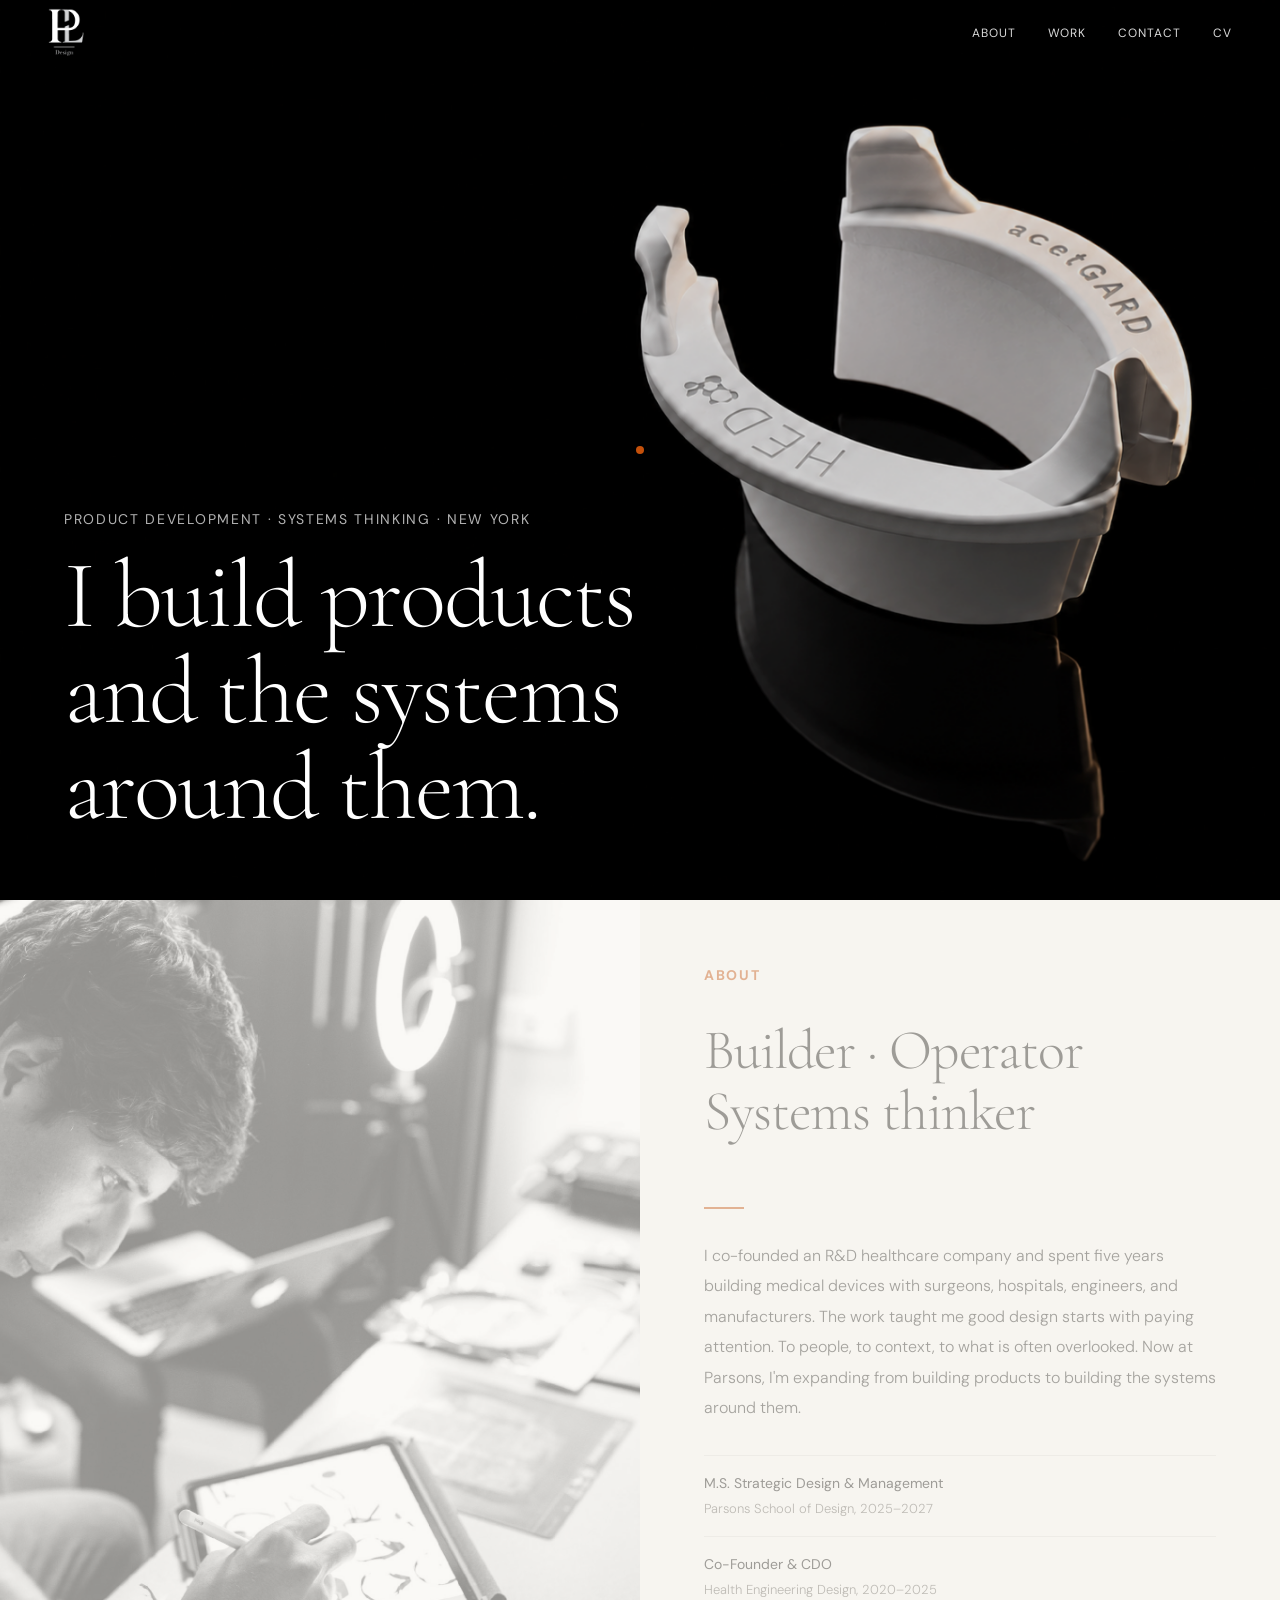
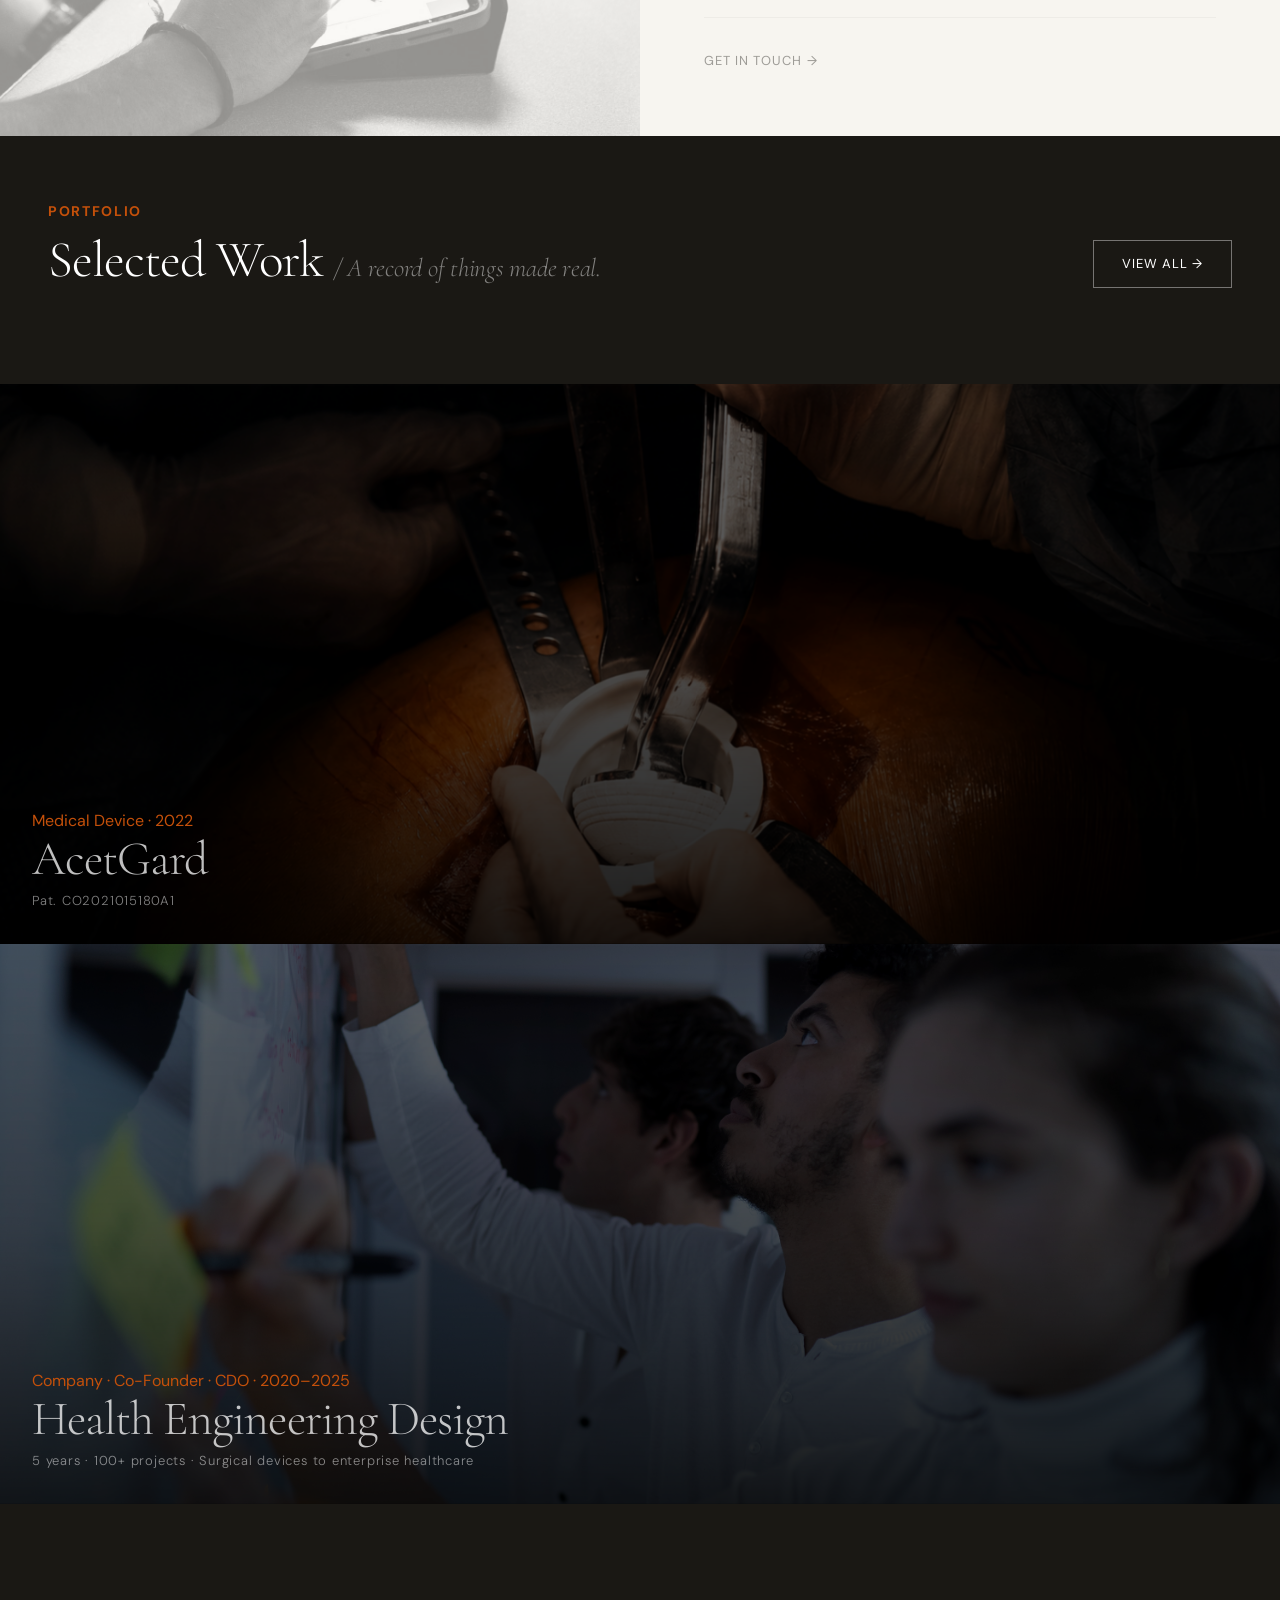
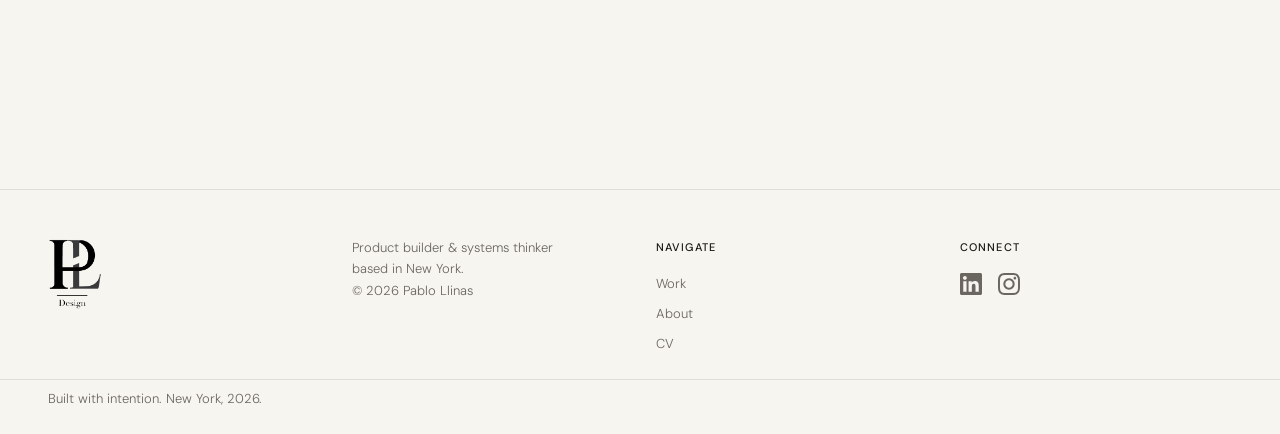
==== commit a37c4fad: "Apply global refinements audit across all pages - Eyebrows globally bumped to 14px (pp-hero, pp-sect" ====
--- a/index.html
+++ b/index.html
@@ -48,7 +48,7 @@
     <nav aria-label="Primary navigation">
       <ul class="nav__links">
         <li><a href="#about"   class="nav__link">About</a></li>
-        <li><a href="#work"    class="nav__link">Work</a></li>
+        <li><a href="projects.html" class="nav__link">Work</a></li>
         <li><a href="#contact" class="nav__link">Contact</a></li>
         <li>
           <a href="cv.html" class="nav__link nav__link--cta">CV</a>
@@ -142,7 +142,7 @@
           <p class="section-eyebrow">Portfolio</p>
           <h2 class="section-heading" id="work-heading">Selected Work <span class="section-heading-sub">/ A record of things made real.</span></h2>
         </div>
-        <a href="work.html" class="btn btn--ghost" aria-label="View all projects">View all →</a>
+        <a href="projects.html" class="btn btn--ghost" aria-label="View all projects">View all →</a>
       </div>
     </div>
 
@@ -158,8 +158,9 @@
         >
         <div class="project-card__overlay" aria-hidden="true"></div>
         <div class="project-card__content">
-          <p class="project-card__category">Medical Device · CO2021015180A1</p>
+          <p class="project-card__category">Medical Device · 2022</p>
           <h3 class="project-card__title">AcetGard</h3>
+          <p class="project-card__subtitle">Pat. CO2021015180A1</p>
         </div>
         <span class="project-card__arrow" aria-hidden="true">→</span>
       </a>
@@ -176,7 +177,7 @@
         >
         <div class="project-card__overlay" aria-hidden="true"></div>
         <div class="project-card__content">
-          <p class="project-card__category">Co-Founder · CDO · 2020–2025</p>
+          <p class="project-card__category">Company · Co-Founder · CDO · 2020–2025</p>
           <h3 class="project-card__title">Health Engineering Design</h3>
           <p class="project-card__subtitle">5 years · 100+ projects · Surgical devices to enterprise healthcare</p>
         </div>
@@ -195,7 +196,7 @@
         >
         <div class="project-card__overlay" aria-hidden="true"></div>
         <div class="project-card__content">
-          <p class="project-card__category">Innovation Systems · Consulting</p>
+          <p class="project-card__category">Innovation Systems · Consultant · 2026</p>
           <h3 class="project-card__title">Bayer — Value System Tracker</h3>
         </div>
         <span class="project-card__arrow" aria-hidden="true">→</span>
@@ -215,7 +216,7 @@
           >
           <div class="project-card__overlay" aria-hidden="true"></div>
           <div class="project-card__content">
-            <p class="project-card__category">Product Design · Recovery</p>
+            <p class="project-card__category">Medical Device · 2021</p>
             <h3 class="project-card__title">Hypnos</h3>
           </div>
           <span class="project-card__arrow" aria-hidden="true">→</span>
@@ -232,8 +233,9 @@
           >
           <div class="project-card__overlay" aria-hidden="true"></div>
           <div class="project-card__content">
-            <p class="project-card__category">Medical Device · WO2022043956A1</p>
+            <p class="project-card__category">Medical Device · 2023</p>
             <h3 class="project-card__title">SkinGo</h3>
+            <p class="project-card__subtitle">Pat. WO2022043956A1</p>
           </div>
           <span class="project-card__arrow" aria-hidden="true">→</span>
         </a>
@@ -254,7 +256,7 @@
           >
           <div class="project-card__overlay" aria-hidden="true"></div>
           <div class="project-card__content">
-            <p class="project-card__category">Product Design · Furniture</p>
+            <p class="project-card__category">Product Design · 2017</p>
             <h3 class="project-card__title">Curva</h3>
           </div>
           <span class="project-card__arrow" aria-hidden="true">→</span>
@@ -271,7 +273,7 @@
           >
           <div class="project-card__overlay" aria-hidden="true"></div>
           <div class="project-card__content">
-            <h3 class="project-card__title">The Road<span style="font-style:italic;color:var(--white)">...</span></h3>
+            <h3 class="project-card__title">The Road<span style="font-style:italic;color:var(--white);margin-left:4px;letter-spacing:-0.05em">...</span></h3>
             <p class="project-card__subtitle">Design archive · 2014–2025 →</p>
           </div>
           <span class="project-card__arrow" aria-hidden="true">→</span>
@@ -348,9 +350,9 @@
       <!-- Column 3: Navigate -->
       <div class="footer__col">
         <p class="footer__heading">Navigate</p>
-        <a href="#work" class="footer__link">Work</a>
+        <a href="projects.html" class="footer__link">Work</a>
         <a href="#about" class="footer__link">About</a>
-        <a href="files/pablo-llinas-cv.pdf" class="footer__link" target="_blank" rel="noopener noreferrer">CV</a>
+        <a href="cv.html" class="footer__link">CV</a>
       </div>
 
       <!-- Column 4: Connect -->
--- a/css/style.css
+++ b/css/style.css
@@ -539,7 +539,7 @@
 
 .about__eyebrow {
   font-family: var(--font-body);
-  font-size: 13px;
+  font-size: 14px;
   font-weight: 700;
   text-transform: uppercase;
   letter-spacing: 0.12em;
@@ -640,7 +640,7 @@
 
 .section-eyebrow {
   font-family: var(--font-body);
-  font-size: 13px;
+  font-size: 14px;
   font-weight: 700;
   text-transform: uppercase;
   letter-spacing: 0.12em;
